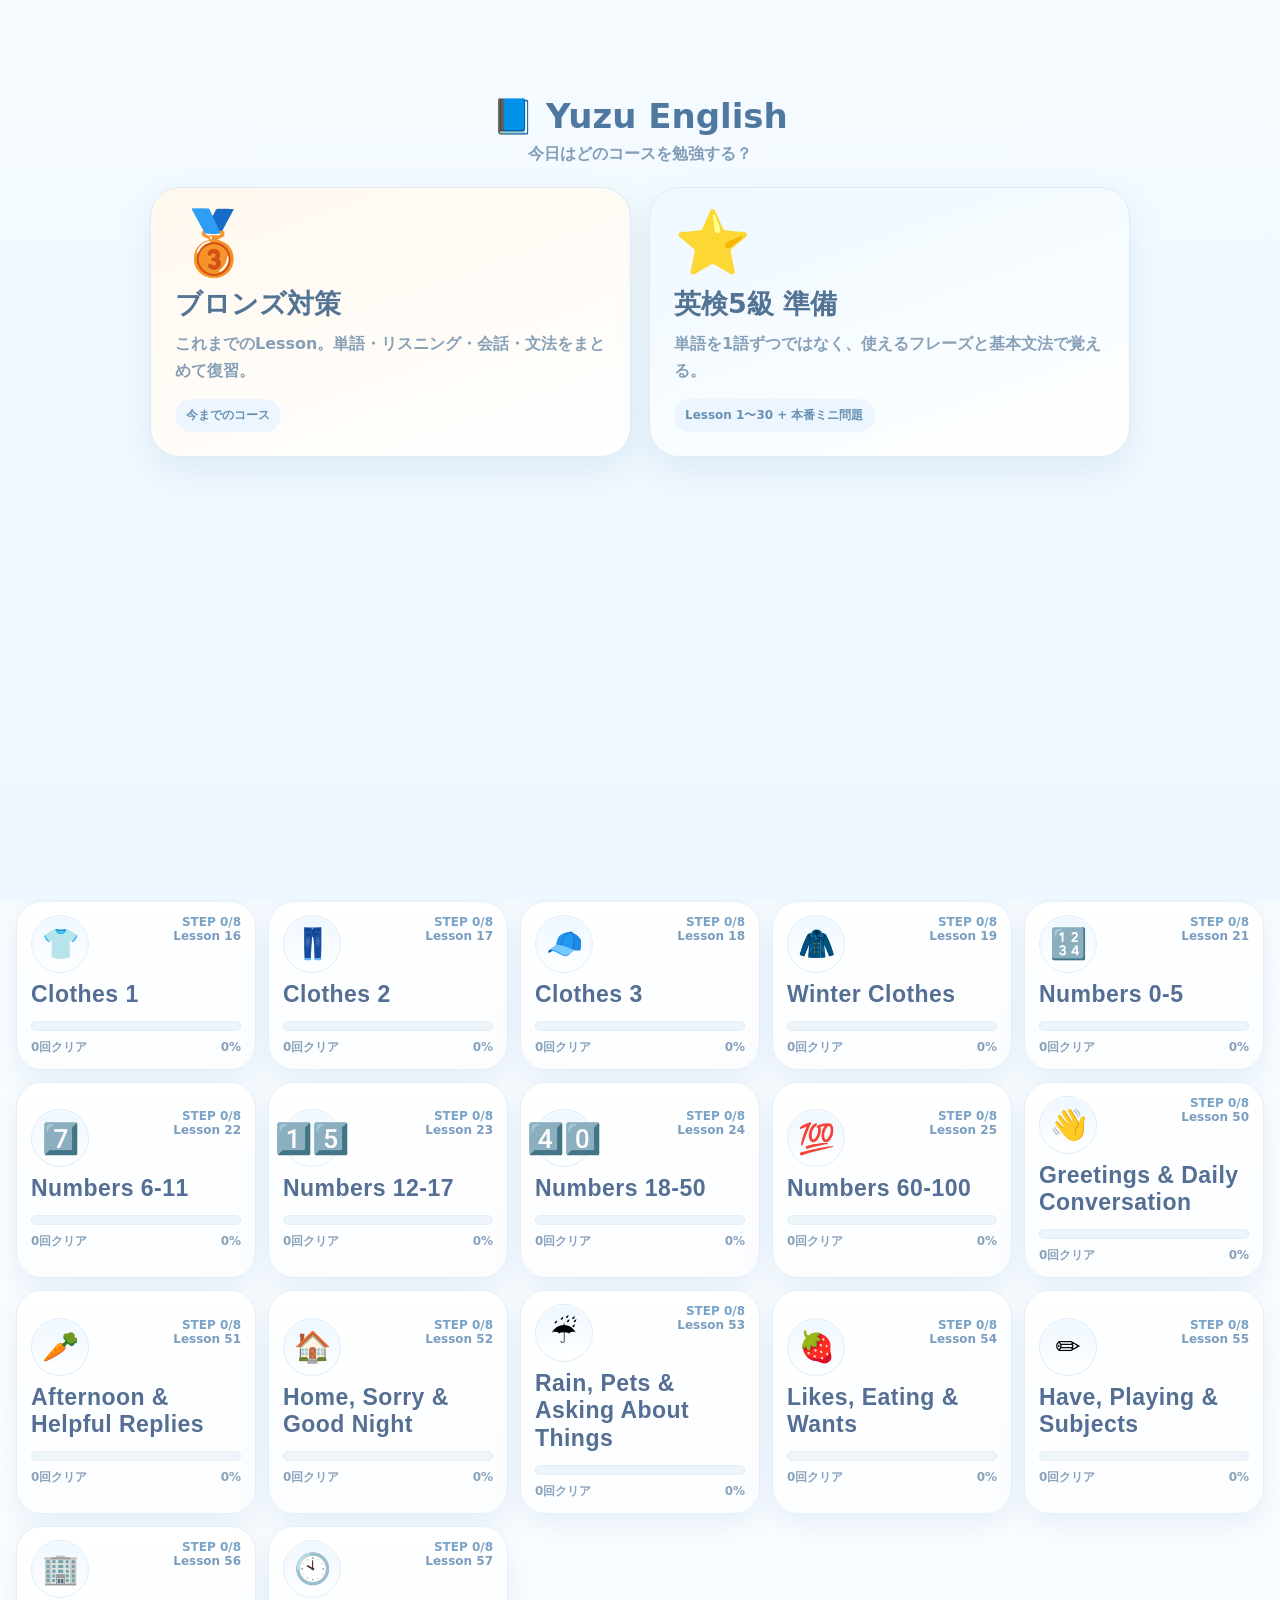
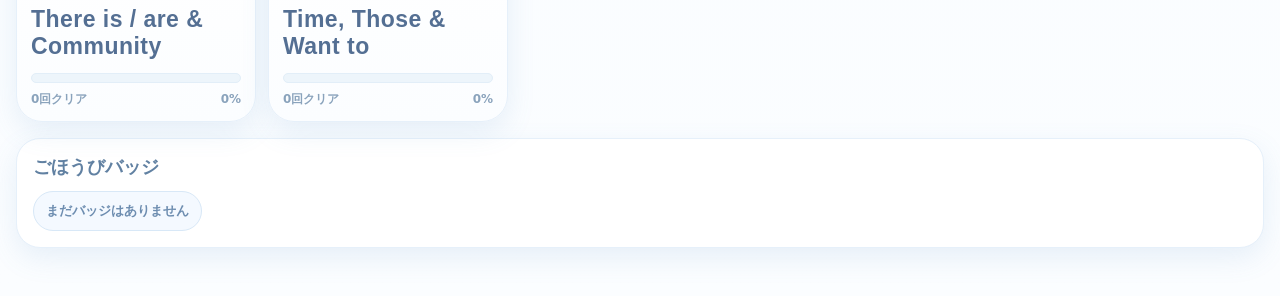
==== index.html @ 0119cb62 "Add Eiken-style mid-lesson checkpoints" ====
<!doctype html>
<html lang="ja">
<head>
  <meta charset="utf-8">
  <meta name="viewport" content="width=device-width,initial-scale=1,viewport-fit=cover">
  <meta name="theme-color" content="#f5fbff">
  <title>Yuzu English</title>
  <link rel="stylesheet" href="style.css">
  <link rel="stylesheet" href="grade5.css">
  <link rel="stylesheet" href="g5-engagement.css?v=20260903-1">
</head>
<body>
  <div class="topbar"><div class="topbarIn"><div class="brand"><span aria-hidden="true" style="position:relative;width:52px;height:52px;border-radius:16px;display:inline-flex;align-items:center;justify-content:center;background:linear-gradient(145deg,#dff1ff,#ffffff);border:1px solid #cfe5f8;box-shadow:0 7px 18px rgba(92,145,194,.18);font-size:30px;line-height:1;flex:0 0 52px">📘<span style="position:absolute;right:3px;top:2px;font-size:14px">✨</span></span><span>Yuzu English</span></div><div class="topActions"><button class="toggle" id="bgmToggle">🎵 BGM ON</button><button class="toggle" id="seToggle">🔔 SE ON</button></div></div></div>
  <div class="app">
    <section id="home"><div class="hero"><div class="heroGrid"><div><div class="heroTitle">☁️ 全レッスン <span style="font-size:16px;font-weight:800;opacity:.95">かわいい青色版</span></div><div class="heroSub">単語 → リスニング → 英語Q&A → 文法 → 並び替え → チャレンジまで、Lessonごとにしっかり練習。</div><div class="heroStats"><div class="stat"><div>クリア</div><b id="clearCount">0</b><div>Lessons</div></div><div class="stat"><div>バッジ</div><b id="badgeCount">0</b><div>Collected</div></div><div class="stat"><div>BGM</div><b>10</b><div>Random tracks</div></div></div></div><div class="restaurant"><div class="emoji" id="restEmoji">🛒</div><div class="name" id="restName">やたいスタンド</div><div class="sub">Lessonをクリアするとお店が成長します。<br><span id="trackName">BGM: -</span></div></div></div></div><div class="cards" id="cards"></div><div class="badges"><h4>ごほうびバッジ</h4><div class="badgeList" id="badgeList"></div></div></section>
    <section id="play" class="hidden playWrap"><div class="navRow"><button class="back" onclick="goHome()">← Lesson一覧</button><div class="navTitle" id="playNav">Lesson</div></div><div class="panel"><div class="headline"><h2 id="playTitle"></h2><div class="scorepill" id="scorePill">0 / 0</div></div><div class="stageRow"><div class="stageChip" id="chip1">① 単語4択</div><div class="stageChip" id="chip2">② 単語リスニング</div><div class="stageChip" id="chip3">③ 文章リスニング</div><div class="stageChip" id="chip4">④ 間違い復習</div><div class="stageChip" id="chip5">⑤ 英語で答える</div><div class="stageChip" id="chip6">⑥ 文法穴埋め</div><div class="stageChip" id="chip7">⑦ 並び替え</div><div class="stageChip" id="chip8">⑧ 5問チャレンジ</div></div><div class="bar"><i id="barFill"></i></div><div id="panelBody"></div></div></section>
    <div class="confetti" id="confetti"></div>
  </div>
  <script src="data.js"></script><script src="lessons11-19.js"></script><script src="lessons21-25.js"></script><script src="lessons50-51.js"></script><script src="lessons52-57.js"></script><script src="audio.js"></script><script src="app.js"></script><script src="extras.js"></script><script src="fixes.js"></script><script src="reviewmenu.js"></script><script src="reset.js"></script><script src="grammar-intro.js"></script><script src="grade5.js"></script><script src="g5-variety.js"></script><script src="g5-order-fix.js"></script><script src="safari-audio-fix.js"></script><script src="g5-lesson6.js"></script><script src="g5-lessons7-10.js"></script><script src="g5-lessons11-20.js"></script><script src="g5-lessons21-22.js"></script><script src="g5-lessons23-30.js?v=20260908-1"></script><script src="g5-perfect-status.js"></script><script src="g5-clear-rewards.js?v=20260902-3"></script><script src="g5-engagement.js?v=20260903-2"></script><script src="g5-retry-until-correct.js?v=20260908-1"></script><script src="g5-eiken-style.js?v=20260908-1"></script>
  <!-- pages-redeploy: eiken-style checkpoints 2026-09-08 -->
</body>
</html>
---- style.css ----
:root{--bg:#f5fbff;--bg2:#eef7ff;--card:#ffffff;--line:#dbe9f7;--ink:#42607c;--ink2:#5f7f9c;--muted:#8aa4be;--blue:#78b8ff;--blue2:#97d0ff;--aqua:#97e1ff;--mint:#a9efd9;--lav:#d8d0ff;--pink:#ffd8ef;--good:#69c486;--bad:#f07d7d;--shadow:0 10px 28px rgba(96,148,200,.13);--r:24px;}
*{box-sizing:border-box}
html,body{margin:0;padding:0;background:linear-gradient(180deg,var(--bg) 0%,#fbfdff 100%);color:var(--ink);font-family:'Hiragino Maru Gothic ProN','Hiragino Sans','Yu Gothic','Avenir Next',system-ui,sans-serif;}
button{font:inherit;cursor:pointer}
img{display:block;max-width:100%}
.hidden{display:none!important}
.app{max-width:1280px;margin:0 auto;padding:18px 16px 48px}
.topbar{position:sticky;top:0;z-index:10;background:rgba(245,251,255,.8);backdrop-filter:blur(12px);border-bottom:1px solid #e4effa}
.topbarIn{max-width:1280px;margin:0 auto;padding:12px 16px;display:flex;align-items:center;justify-content:space-between;gap:16px}
.brand{display:flex;align-items:center;gap:12px;font-family:'Trebuchet MS','Avenir Next Rounded',sans-serif;font-weight:900;letter-spacing:.02em;font-size:24px;color:#4b78a7}
.brand img{width:52px;height:52px;object-fit:contain}
.topActions{display:flex;gap:10px;flex-wrap:wrap;justify-content:flex-end}
.toggle{border:none;border-radius:999px;padding:11px 14px;background:#fff;border:1px solid var(--line);box-shadow:var(--shadow);font-weight:900;color:#6284a3;display:flex;align-items:center;gap:8px}
.hero{margin:12px 0 12px;padding:12px;border-radius:28px;background:linear-gradient(135deg,#88bfff 0%,#a5d5ff 45%,#c2e9ff 100%);box-shadow:0 16px 30px rgba(112,176,255,.24);position:relative;overflow:hidden}
.hero:before,.hero:after{content:'';position:absolute;border-radius:999px;background:rgba(255,255,255,.28)}
.hero:before{width:180px;height:180px;right:-38px;top:-45px}
.hero:after{width:130px;height:130px;left:-30px;bottom:-42px}
.heroGrid{display:grid;grid-template-columns:1.4fr .8fr;gap:14px;align-items:center;position:relative;z-index:1}
.heroTitle{display:flex;align-items:center;gap:12px;color:white;font-weight:900;font-size:30px;font-family:'Trebuchet MS','Avenir Next Rounded',sans-serif;letter-spacing:.02em}
.heroSub{margin-top:8px;color:#eff7ff;font-size:15px;line-height:1.7}
.heroStats{display:grid;grid-template-columns:repeat(3,1fr);gap:10px;margin-top:14px}
.stat{background:rgba(255,255,255,.22);border:1px solid rgba(255,255,255,.28);padding:12px;border-radius:18px;color:white;text-align:center}
.stat b{display:block;font-size:20px}
.restaurant{background:rgba(255,255,255,.18);border:1px solid rgba(255,255,255,.25);border-radius:24px;padding:16px;color:white;text-align:center;box-shadow:inset 0 1px 0 rgba(255,255,255,.2)}
.restaurant .emoji{font-size:62px;line-height:1}
.restaurant .name{margin-top:10px;font-size:20px;font-weight:900}
.restaurant .sub{margin-top:6px;color:#eef7ff;font-size:13px;line-height:1.6}
.cards{display:grid;grid-template-columns:repeat(5,1fr);gap:12px}
.lessonCard{border:none;background:linear-gradient(180deg,#fff 0%,#fbfdff 100%);padding:13px 14px;border-radius:26px;box-shadow:var(--shadow);border:1px solid #e6f0fa;text-align:left;position:relative;overflow:hidden;transition:.2s transform,.2s box-shadow}
.lessonCard:hover{transform:translateY(-2px)}
.lessonCard .top{display:flex;align-items:flex-start;justify-content:space-between;gap:12px}
.roundIcon{width:58px;height:58px;border-radius:50%;display:flex;align-items:center;justify-content:center;font-size:30px;background:linear-gradient(180deg,#eef7ff,#ffffff);border:1px solid #dfeefa;box-shadow:inset 0 1px 0 rgba(255,255,255,.8)}
.smallTag{font-size:12px;font-weight:900;color:#7b9dc0}
.count{font-size:12px;font-weight:900;color:#79a3c7}
.lessonCard h3{margin:8px 0 12px;font-size:23px;line-height:1.2;font-family:'Trebuchet MS','Avenir Next Rounded',sans-serif;letter-spacing:.02em;color:#546f93}
.lessonCard p{margin:0 0 10px;color:#8da4bc;font-size:13px;line-height:1.55;min-height:40px}
.progress{height:10px;border-radius:999px;background:#edf5fb;overflow:hidden;border:1px solid #e2eef8}
.progress i{display:block;height:100%;width:0;background:linear-gradient(90deg,#7bb7ff,#89e0ff);border-radius:999px}
.lessonMeta{margin-top:8px;display:flex;justify-content:space-between;align-items:center;font-size:12px;color:#8aa3bc;font-weight:800}
.badges{margin-top:16px;background:#fff;border:1px solid #e6f0fa;border-radius:24px;padding:16px;box-shadow:var(--shadow)}
.badges h4{margin:0 0 12px;font-size:18px;color:#6181a2}
.badgeList{display:flex;flex-wrap:wrap;gap:10px}
.badge{padding:10px 12px;border-radius:999px;background:#f4f9ff;border:1px solid #d8e8f7;font-size:13px;font-weight:900;color:#6d8db0;display:inline-flex;align-items:center;gap:8px}
.playWrap{margin-top:12px}
.navRow{display:flex;justify-content:space-between;align-items:center;gap:10px;margin-bottom:12px}
.back{border:none;background:#fff;border:1px solid #dbe9f7;border-radius:999px;padding:11px 14px;color:#6284a3;font-weight:900;box-shadow:var(--shadow)}
.navTitle{font-size:15px;color:#7b97b2;font-weight:900}
.panel{background:#fff;border:1px solid #e6f0fa;border-radius:28px;padding:18px;box-shadow:var(--shadow)}
.stageRow{display:flex;gap:8px;overflow:auto;padding-bottom:4px;margin-bottom:12px}
.stageChip{flex:0 0 auto;padding:10px 14px;border-radius:999px;background:#f4f9ff;border:1px solid #dcebf9;color:#8aa7c1;font-size:13px;font-weight:900}
.stageChip.on{background:linear-gradient(180deg,#8bc1ff,#70c8ff);color:white;border-color:#82c7ff}
.stageChip.done{background:#ecfff5;color:#56a071;border-color:#bfe6cf}
.headline{display:flex;justify-content:space-between;gap:10px;align-items:center;margin-bottom:8px}
.headline h2{margin:0;font-size:28px;font-family:'Trebuchet MS','Avenir Next Rounded',sans-serif;color:#546f93}
.scorepill{padding:9px 12px;border-radius:999px;background:#f4f9ff;border:1px solid #dcebf9;font-weight:900;color:#6e8fb0;white-space:nowrap}
.bar{height:13px;border-radius:999px;background:#eef5fb;border:1px solid #e1edf8;overflow:hidden;margin-bottom:12px}
.bar i{display:block;height:100%;width:0;background:linear-gradient(90deg,#7bb8ff,#a5e6ff);transition:width .25s}
.sub{font-size:13px;font-weight:900;color:#88a4bf;margin-bottom:8px}
.center{text-align:center}
.bigEmoji{font-size:100px;line-height:1.1;margin:6px 0 12px}
.speakerBtn{border:none;margin:0 auto;background:linear-gradient(180deg,#fff5ef,#ffe4d2);border:1px solid #f0d6c5;border-radius:999px;padding:11px 16px;display:inline-flex;align-items:center;gap:10px;font-weight:900;color:#8d6a54;box-shadow:var(--shadow)}
.speakerBtn img{width:36px;height:36px;object-fit:contain}
.choiceGrid{display:grid;grid-template-columns:repeat(2,1fr);gap:12px;margin-top:14px}
.choice{border:none;background:#fff;border:2px solid #ddeaf6;border-radius:22px;padding:18px 14px;min-height:74px;color:#4f6c8b;font-size:24px;font-weight:900;font-family:'Trebuchet MS','Avenir Next Rounded',sans-serif;box-shadow:0 8px 14px rgba(124,165,209,.06)}
.choice.jp{font-family:'Hiragino Maru Gothic ProN','Hiragino Sans','Yu Gothic',sans-serif;font-size:22px;letter-spacing:.01em}
.choice.good{background:#effdf4;border-color:#97d2aa;color:#2f7b47}
.choice.bad{background:#fff1f1;border-color:#f3aaaa;color:#9e4a4a}
.feedback{min-height:30px;margin-top:12px;text-align:center;font-size:18px;font-weight:900;color:#7897b3}
.note{color:#8ba4bd;font-size:15px;line-height:1.7;margin:0 0 12px}
.qText{font-size:32px;font-weight:900;text-align:center;line-height:1.35;margin:10px 0 12px;color:#4e6c8b;font-family:'Trebuchet MS','Avenir Next Rounded',sans-serif}
.hint{background:#f4f9ff;border:1px solid #deebf8;border-radius:18px;padding:14px;margin-bottom:12px;text-align:center;color:#6887a8;font-weight:900}
.jpToggle{border:none;background:#fff;border:1px solid #dcebf9;color:#6c8cb0;border-radius:999px;padding:10px 14px;font-weight:900}
.jpBox{background:#fbfdff;border:1px dashed #dbe8f5;color:#7893b1;padding:14px;border-radius:18px;margin-bottom:12px;text-align:center;font-weight:900}
.answerBox{min-height:72px;padding:14px;border-radius:22px;background:#fafdff;border:2px dashed #dbe8f5;font-size:28px;font-weight:900;display:flex;align-items:center;justify-content:center;color:#4f6c8b;margin-bottom:14px;font-family:'Trebuchet MS','Avenir Next Rounded',sans-serif}
.tokens{display:flex;flex-wrap:wrap;gap:10px;justify-content:center;margin-bottom:14px}
.token{border:none;background:#fff;border:2px solid #ddeaf6;border-radius:18px;padding:12px 16px;font-size:24px;font-weight:900;color:#4f6c8b;box-shadow:0 6px 12px rgba(124,165,209,.06);font-family:'Trebuchet MS','Avenir Next Rounded',sans-serif}
.token.used{opacity:.35}
.actionRow{display:flex;gap:10px;justify-content:center;flex-wrap:wrap}
.ghost,.main{border:none;border-radius:18px;padding:12px 18px;font-weight:900;box-shadow:var(--shadow)}
.ghost{background:#fff;border:1px solid #dcebf9;color:#6788aa}
.main{background:linear-gradient(180deg,#84befd,#7ad8ff);color:white}
.finish{text-align:center;padding:10px 4px}
.finish h3{font-size:34px;margin:10px 0 10px;color:#4d6a8a}
.finish .heroBadge{display:inline-flex;align-items:center;gap:10px;background:linear-gradient(180deg,#eef8ff,#fff);border:1px solid #d8e8f7;padding:10px 16px;border-radius:999px;font-weight:900;color:#6a8aad;box-shadow:var(--shadow)}
.confetti{position:fixed;pointer-events:none;inset:0;overflow:hidden;z-index:30}
.confetti span{position:absolute;top:-10px;width:10px;height:14px;border-radius:3px;animation:fall 1.8s linear forwards}
@keyframes fall{to{transform:translateY(105vh) rotate(540deg);opacity:.95}}
@media (max-width:1000px){.cards{grid-template-columns:repeat(4,1fr)}}
@media (max-width:820px){.heroGrid{grid-template-columns:1fr}.cards{grid-template-columns:repeat(3,1fr)}}
@media (max-width:640px){.cards{grid-template-columns:repeat(2,1fr)}.brand{font-size:20px}.heroTitle{font-size:25px}.heroStats{grid-template-columns:1fr}.choiceGrid{grid-template-columns:1fr}.qText{font-size:27px}.choice{font-size:21px}.token{font-size:21px}}
---- grade5.css ----
.courseGate{position:fixed;inset:0;z-index:120;background:linear-gradient(180deg,#f5fbff 0%,#eef7ff 100%);overflow:auto;padding:84px 18px 36px}.courseGate.hidden{display:none}.courseGateIn{max-width:980px;margin:0 auto}.courseGateTitle{text-align:center;font-size:34px;font-weight:900;color:#4f78a0;margin:12px 0 8px}.courseGateSub{text-align:center;color:#829db7;font-weight:800;margin-bottom:22px}.courseGrid{display:grid;grid-template-columns:repeat(2,1fr);gap:18px}.courseCard{border:none;text-align:left;border-radius:30px;padding:24px;background:#fff;box-shadow:0 14px 34px rgba(89,139,185,.14);border:1px solid #dcebf7;color:#527394}.courseCard .courseEmoji{font-size:62px;line-height:1}.courseCard h2{margin:12px 0 8px;font-size:27px}.courseCard p{margin:0;color:#87a0b7;line-height:1.7;font-weight:800}.courseCard.bronze{background:linear-gradient(160deg,#fff8ee,#fff)}.courseCard.grade5{background:linear-gradient(160deg,#eef8ff,#fff)}.courseTag{display:inline-flex;margin-top:15px;padding:8px 11px;border-radius:999px;background:#edf6ff;color:#6991b5;font-size:12px;font-weight:900}.courseSwitch{border:none;border-radius:999px;padding:11px 14px;background:#fff;border:1px solid #dbe9f7;box-shadow:0 10px 28px rgba(96,148,200,.13);font-weight:900;color:#6284a3}

.g5Wrap{max-width:1500px;margin:0 auto;padding:0 10px}.g5Hero{margin:12px 0 14px;padding:18px 22px;border-radius:26px;background:linear-gradient(135deg,#78b9ff 0%,#96d8ff 100%);color:#fff;box-shadow:0 14px 30px rgba(94,168,225,.2);min-height:110px;display:flex;flex-direction:column;justify-content:center}.g5Hero h1{margin:0 0 6px;font-size:28px}.g5Hero p{margin:0;line-height:1.5;font-weight:800;font-size:14px;max-width:880px}
#g5LessonList{display:grid;grid-template-columns:repeat(5,minmax(0,1fr));gap:12px}.g5LessonCard{width:100%;min-width:0;border:none;text-align:left;background:#fff;border:1px solid #dcebf7;border-radius:20px;padding:12px 13px 11px;box-shadow:0 7px 18px rgba(96,148,200,.10);color:#527394;min-height:122px;display:flex;flex-direction:column;transition:transform .15s ease,box-shadow .15s ease}.g5LessonCard:hover{transform:translateY(-1px);box-shadow:0 10px 22px rgba(96,148,200,.14)}.g5LessonTop{display:flex;justify-content:space-between;align-items:center;gap:8px}.g5LessonIcon{width:44px;height:44px;border-radius:14px;display:flex;align-items:center;justify-content:center;font-size:24px;background:linear-gradient(180deg,#f7fbff,#edf6ff);border:1px solid #e1edf7;flex:0 0 44px}.g5LessonCard .count{font-size:11px;line-height:1.2}.g5LessonCard .smallTag{font-size:10px;margin-top:2px}.g5LessonCard h3{font-size:15px;margin:8px 0 3px;line-height:1.2;white-space:nowrap;overflow:hidden;text-overflow:ellipsis}.g5LessonCard p{margin:0;color:#87a0b7;line-height:1.35;font-size:11px;font-weight:700;display:-webkit-box;-webkit-line-clamp:2;-webkit-box-orient:vertical;overflow:hidden;min-height:30px}.g5Progress{margin-top:auto;padding-top:8px;height:5px;border-radius:999px;background:#edf5fb;overflow:hidden;box-sizing:content-box;background-clip:content-box}.g5Progress i{display:block;height:5px;border-radius:999px;background:linear-gradient(90deg,#78b8ff,#8ee0ff)}

.g5Lecture{background:linear-gradient(180deg,#f7fbff,#fff);border:1px solid #dbe9f7;border-radius:24px;padding:18px;margin-top:10px}.g5Lecture h3{margin:0 0 10px;color:#527394}.g5LecturePoint{background:#fff;border:1px solid #e1edf7;border-radius:18px;padding:13px;margin:10px 0;color:#6686a5;line-height:1.65}.g5Phrase{font-size:30px;font-weight:900;text-align:center;color:#4f6c8b;margin:14px 0}.g5Meaning{font-size:18px;text-align:center;color:#839db5;margin-bottom:10px;font-weight:800}.g5Verb{color:#f07d7d}.g5Mini{font-size:13px;color:#8da5bb;font-weight:800}.g5ChallengeLabel{display:inline-flex;padding:7px 10px;border-radius:999px;background:#eef7ff;color:#6b8fae;font-weight:900;font-size:12px;margin-bottom:8px}

@media(max-width:1180px){#g5LessonList{grid-template-columns:repeat(4,minmax(0,1fr))}.g5Wrap{padding:0 8px}}
@media(max-width:900px){#g5LessonList{grid-template-columns:repeat(3,minmax(0,1fr));gap:10px}.g5Hero{min-height:96px;padding:15px 18px}.g5Hero h1{font-size:25px}}
@media(max-width:700px){.courseGrid{grid-template-columns:1fr}.courseGateTitle{font-size:28px}.courseCard h2{font-size:24px}.g5Phrase{font-size:25px}#g5LessonList{grid-template-columns:repeat(2,minmax(0,1fr));gap:9px}.g5LessonCard{padding:10px;min-height:116px}.g5LessonIcon{width:40px;height:40px;font-size:22px;flex-basis:40px}.g5LessonCard h3{font-size:14px}.g5LessonCard p{font-size:10px}.g5Hero p{font-size:12px}}
@media(max-width:430px){#g5LessonList{grid-template-columns:1fr}.g5LessonCard{min-height:108px}}
---- g5-engagement.css ----
/* 英検5級：楽しいテーマと「毎回少し違う」体験 */
.g5DailyQuest{display:flex;flex-wrap:wrap;gap:8px;margin-top:14px}.g5DailyQuest span{display:inline-flex;align-items:center;min-height:32px;padding:6px 11px;border-radius:999px;background:rgba(255,255,255,.2);border:1px solid rgba(255,255,255,.45);font-size:12px;font-weight:950;backdrop-filter:blur(5px)}
.g5LessonCard[data-zone="court"]{border-top:5px solid #ff8a4c}.g5LessonCard[data-zone="space"]{border-top:5px solid #8274e8}.g5LessonCard[data-zone="carnival"]{border-top:5px solid #ef65a7}.g5LessonCard[data-zone="treasure"]{border-top:5px solid #edb331}.g5LessonCard[data-zone="rhythm"]{border-top:5px solid #35b6b3}.g5LessonCard[data-zone] .g5LessonIcon{background:linear-gradient(145deg,#fff7de,#eef8ff);transform:rotate(-3deg)}
#g5Play .panel{position:relative;overflow:hidden;border:2px solid var(--g5-accent,#74b9ff);background:radial-gradient(circle at 92% 0,var(--g5-glow,#e8f5ff),transparent 30%),#fff;box-shadow:0 18px 42px color-mix(in srgb,var(--g5-accent,#74b9ff) 22%,transparent)}
#g5Play[data-theme="court"]{--g5-accent:#ff8a4c;--g5-second:#ffc44f;--g5-glow:#fff0d9;--g5-ink:#9a491d}
#g5Play[data-theme="space"]{--g5-accent:#8274e8;--g5-second:#54b7ed;--g5-glow:#eeebff;--g5-ink:#50439d}
#g5Play[data-theme="carnival"]{--g5-accent:#ef65a7;--g5-second:#ffb24d;--g5-glow:#ffebf5;--g5-ink:#a8326b}
#g5Play[data-theme="treasure"]{--g5-accent:#e7ae2e;--g5-second:#54b67b;--g5-glow:#fff5cf;--g5-ink:#86600b}
#g5Play[data-theme="rhythm"]{--g5-accent:#35b6b3;--g5-second:#698de6;--g5-glow:#e3fbfa;--g5-ink:#197875}
#g5Play .bar i{background:linear-gradient(90deg,var(--g5-accent),var(--g5-second))}
#g5Play .stageChip.on{background:var(--g5-accent);border-color:var(--g5-accent);color:#fff;box-shadow:0 6px 14px color-mix(in srgb,var(--g5-accent) 35%,transparent)}
#g5Play .choice{position:relative;border-width:2px;transition:transform .14s ease,box-shadow .14s ease,border-color .14s ease;background:linear-gradient(180deg,#fff,#fbfdff)}#g5Play .choice:hover:not(:disabled){transform:translateY(-3px) rotate(-.3deg);border-color:var(--g5-accent);box-shadow:0 10px 22px color-mix(in srgb,var(--g5-accent) 18%,transparent)}#g5Play .choice:active:not(:disabled){transform:scale(.98)}
.g5MissionBanner{display:flex;align-items:center;gap:8px;flex-wrap:wrap;margin:0 0 14px;padding:9px 11px;border-radius:16px;background:linear-gradient(100deg,color-mix(in srgb,var(--g5-accent) 13%,white),color-mix(in srgb,var(--g5-second) 12%,white));border:1px dashed color-mix(in srgb,var(--g5-accent) 55%,white);font-size:12px;font-weight:950;color:var(--g5-ink)}.g5MissionWorld{font-size:14px}.g5MissionText{padding:3px 8px;border-radius:999px;background:#fff}.g5MissionBgm{margin-left:auto;color:#60768b}
.g5ModeLabel{display:inline-flex!important;padding:7px 12px!important;border-radius:999px;background:var(--g5-accent)!important;color:#fff!important;box-shadow:0 5px 12px color-mix(in srgb,var(--g5-accent) 25%,transparent)}.g5ModeHint{text-align:center;font-size:14px;font-weight:850;color:#71879c;margin:3px 0 5px}.g5ModeEmoji{text-align:center;font-size:46px;line-height:1;margin:-5px 0 8px}.g5ModeEmoji.large{font-size:78px;margin:7px 0 4px;filter:drop-shadow(0 7px 8px rgba(70,90,120,.15));animation:g5Bob 1.8s ease-in-out infinite}.g5SpeedBadge{width:max-content;margin:15px auto 2px;padding:5px 13px;border-radius:12px;background:#fff0b8;color:#986a00;font-size:13px;font-weight:1000;transform:rotate(-2deg)}
.g5Warmup{margin:-2px;padding:18px;border-radius:24px;background:radial-gradient(circle at 90% 0,#fff7b9,transparent 32%),linear-gradient(145deg,#fff8e9,#eef9ff);border:2px solid #ffc968}.g5WarmupFlag{display:inline-flex;padding:7px 12px;border-radius:999px;background:#ff934f;color:#fff;font-size:12px;font-weight:1000;box-shadow:0 6px 14px rgba(255,119,51,.22)}.g5WarmupLesson{text-align:center;color:#9b6a18;font-weight:950;margin:8px}.g5WarmupEmoji{text-align:center;font-size:74px;animation:g5Bob 1.7s ease-in-out infinite}.g5ReviewChip{min-width:132px;justify-content:center;background:linear-gradient(90deg,#ff934f,#ffc14c)!important;border-color:#ff934f!important}
.g5MistakeResult,.g5PerfectResult{margin-top:20px;padding:16px;border-radius:22px;text-align:left}.g5MistakeResult{background:linear-gradient(145deg,#fff8e9,#fff);border:2px solid #ffd07a}.g5ResultHead>div{display:flex;justify-content:space-between;gap:12px;align-items:center}.g5ResultHead span{font-size:18px;font-weight:1000;color:#855410}.g5ResultHead strong{padding:5px 10px;border-radius:999px;background:#ff9f47;color:#fff}.g5ResultHead p{margin:5px 0 12px;color:#86745f;font-weight:750}.g5MistakeList{display:grid;gap:8px}.g5MistakeItem{display:grid;grid-template-columns:46px 1fr 42px;align-items:center;gap:9px;padding:10px;border-radius:16px;background:#fff;border:1px solid #f0dfc2}.g5MistakeEmoji{font-size:30px;text-align:center}.g5MistakeWords b,.g5MistakeWords span,.g5MistakeWords small{display:block}.g5MistakeWords b{font-size:16px;color:#4d6680}.g5MistakeWords span{font-size:13px;color:#71879c;margin-top:2px}.g5MistakeWords small{font-size:11px;color:#a27a40;margin-top:3px;font-weight:850}.g5MistakeSpeak{width:40px;height:40px;border:0;border-radius:13px;background:#e9f5ff;font-size:19px;cursor:pointer}.g5PerfectResult{text-align:center;background:linear-gradient(145deg,#fff3c4,#eafff1);border:2px solid #f2c756}.g5PerfectResult .g5ResultIcon{font-size:50px}.g5PerfectResult h4{margin:3px 0;font-size:22px;color:#9a6811}.g5PerfectResult p{margin:0;color:#688474;font-weight:850}
@keyframes g5Bob{0%,100%{transform:translateY(0) rotate(-2deg)}50%{transform:translateY(-7px) rotate(2deg)}}
@media(max-width:700px){.g5MissionBgm{width:100%;margin-left:0}.g5DailyQuest{gap:5px}.g5DailyQuest span{font-size:10px;min-height:28px}.g5Warmup{padding:13px}.g5WarmupEmoji,.g5ModeEmoji.large{font-size:62px}.g5MistakeItem{grid-template-columns:38px 1fr 38px}.g5MistakeEmoji{font-size:25px}.g5MistakeSpeak{width:36px;height:36px}}
@media(prefers-reduced-motion:reduce){.g5WarmupEmoji,.g5ModeEmoji.large{animation:none}#g5Play .choice{transition:none}}
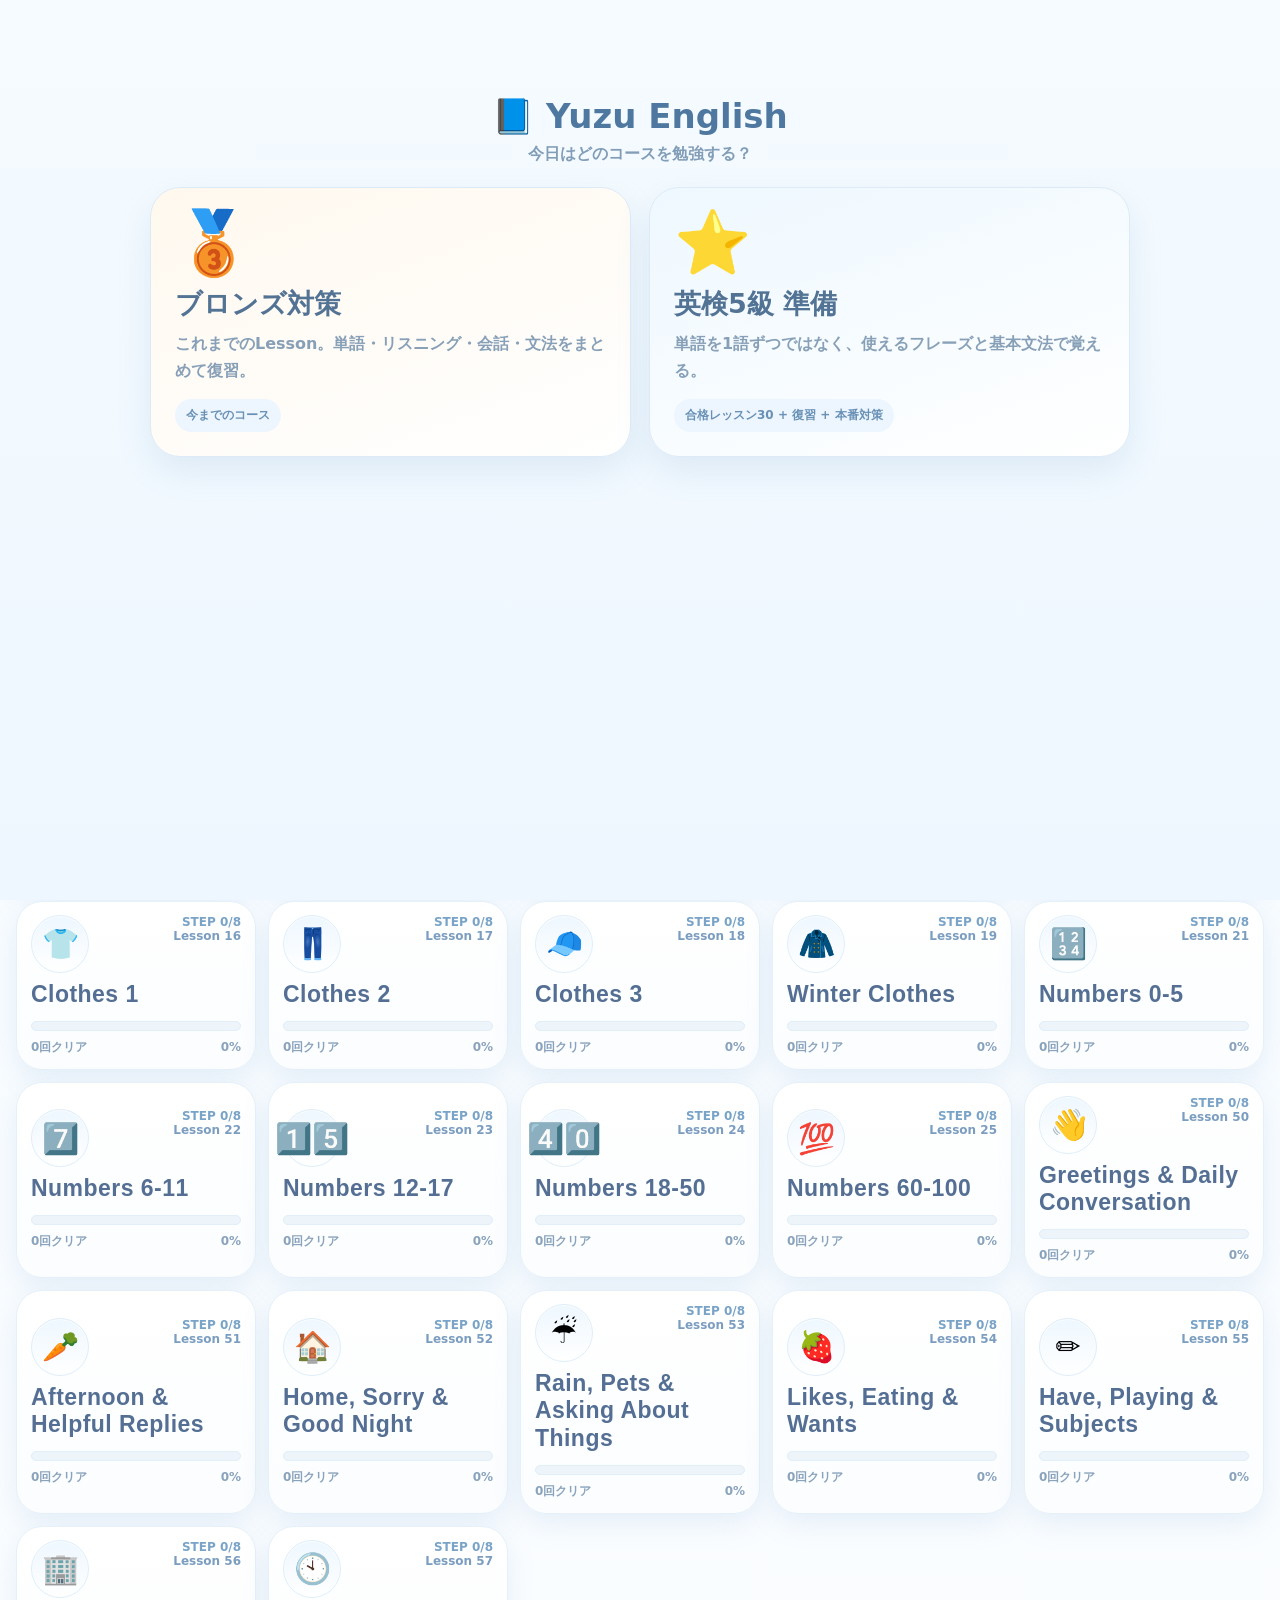
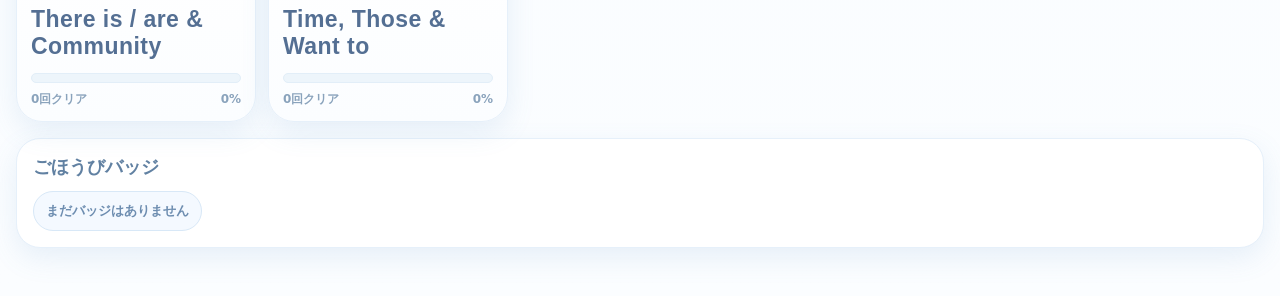
==== commit 0fd515db: "Upgrade Grade 5 learning, review, exam practice and basketball town" ====
--- a/index.html
+++ b/index.html
@@ -8,6 +8,7 @@
   <link rel="stylesheet" href="style.css">
   <link rel="stylesheet" href="grade5.css">
   <link rel="stylesheet" href="g5-engagement.css?v=20260903-1">
+  <link rel="stylesheet" href="g5-v2.css?v=20260908-2">
 </head>
 <body>
   <div class="topbar"><div class="topbarIn"><div class="brand"><span aria-hidden="true" style="position:relative;width:52px;height:52px;border-radius:16px;display:inline-flex;align-items:center;justify-content:center;background:linear-gradient(145deg,#dff1ff,#ffffff);border:1px solid #cfe5f8;box-shadow:0 7px 18px rgba(92,145,194,.18);font-size:30px;line-height:1;flex:0 0 52px">📘<span style="position:absolute;right:3px;top:2px;font-size:14px">✨</span></span><span>Yuzu English</span></div><div class="topActions"><button class="toggle" id="bgmToggle">🎵 BGM ON</button><button class="toggle" id="seToggle">🔔 SE ON</button></div></div></div>
@@ -17,6 +18,9 @@
     <div class="confetti" id="confetti"></div>
   </div>
   <script src="data.js"></script><script src="lessons11-19.js"></script><script src="lessons21-25.js"></script><script src="lessons50-51.js"></script><script src="lessons52-57.js"></script><script src="audio.js"></script><script src="app.js"></script><script src="extras.js"></script><script src="fixes.js"></script><script src="reviewmenu.js"></script><script src="reset.js"></script><script src="grammar-intro.js"></script><script src="grade5.js"></script><script src="g5-variety.js"></script><script src="g5-order-fix.js"></script><script src="safari-audio-fix.js"></script><script src="g5-lesson6.js"></script><script src="g5-lessons7-10.js"></script><script src="g5-lessons11-20.js"></script><script src="g5-lessons21-22.js"></script><script src="g5-lessons23-30.js?v=20260908-1"></script><script src="g5-perfect-status.js"></script><script src="g5-clear-rewards.js?v=20260902-3"></script><script src="g5-engagement.js?v=20260903-2"></script><script src="g5-retry-until-correct.js?v=20260908-1"></script><script src="g5-eiken-style.js?v=20260908-1"></script>
+  <script src="g5-core.js?v=20260908-2"></script>
+  <script src="g5-bank.js?v=20260908-2"></script>
+  <script src="g5-app.js?v=20260908-2"></script>
   <!-- pages-redeploy: eiken-style checkpoints 2026-09-08 -->
 </body>
 </html>
--- a/g5-v2.css
+++ b/g5-v2.css
@@ -0,0 +1,7 @@
+/* Every rule is scoped to Grade 5. Bronze keeps its original styling. */
+.g5v{--g5-ink:#345675;--g5-muted:#56748d;--g5-line:#c9dfef;color:var(--g5-ink);max-width:1248px;margin:auto}.g5v[hidden]{display:none!important}.g5v button,.g5v-file{min-height:46px;min-width:46px;border:1px solid var(--g5-line);border-radius:16px;background:#fff;color:var(--g5-ink);padding:11px 17px;font-weight:800;touch-action:manipulation;-webkit-tap-highlight-color:transparent;cursor:pointer}.g5v button:active:not(:disabled){transform:scale(.98)}.g5v button:focus-visible,.g5v summary:focus-visible{outline:3px solid #136eb8;outline-offset:3px}.g5v button:disabled{opacity:.5;cursor:default}.g5v button.primary{background:linear-gradient(135deg,#358bce,#2676b8);color:#fff;border-color:#277dbd;box-shadow:0 5px 15px #4d9dd32a}.g5v h1{font-size:clamp(23px,2.3vw,30px);line-height:1.4;margin:6px 0 12px}.g5v h2{font-size:23px;margin:10px 0}.g5v h3{font-size:18px;line-height:1.4;margin:7px 0}.g5v p{line-height:1.7;margin:8px 0 14px}.g5v small{font-size:13px;line-height:1.5}.g5v a{color:#256ba4}.g5v-status:empty{display:none}.g5v-status{background:#fff1d1;border:1px solid #ebbe62;padding:12px;border-radius:14px;margin-bottom:12px}.g5v-nav,.g5v-sectionhead{display:flex;align-items:center;justify-content:space-between;gap:12px;flex-wrap:wrap;margin-bottom:14px}.g5v-nav span{font-size:13px;font-weight:800;color:var(--g5-muted)}.g5v-hero{display:grid;grid-template-columns:1fr 260px;gap:24px;padding:27px;border-radius:28px;background:linear-gradient(130deg,#d7ecff,#e5f7ff 70%,#fff3d8);border:1px solid #bfdef5;box-shadow:0 12px 30px #679ed11a}.g5v-eyebrow{font-size:12px;letter-spacing:.07em;font-weight:900;color:#477593}.g5v-pills{display:flex;gap:8px;flex-wrap:wrap}.g5v-pills span{background:#ffffffb8;padding:8px 12px;border-radius:14px;font-weight:800}.g5v-start{display:flex;flex-direction:column;gap:8px;justify-content:center}.g5v-start small{padding-left:8px}.g5v-town,.g5v-practice,.g5v-legacy{margin:20px 0;padding:20px;border:1px solid var(--g5-line);border-radius:26px;background:#fff;box-shadow:0 8px 24px #72a4cc12}.g5v-town-grid{display:grid;grid-template-columns:repeat(3,minmax(0,1fr));gap:14px}.g5v-town-card{border:2px solid #d5e6ed;border-radius:20px;overflow:hidden;background:#f7fbff;text-align:center}.g5v-town-card.unlocked{border-color:#e9a84a}.g5v-town-card h3{font-size:15px;padding:6px}.g5v-town-card img{width:100%;height:auto;aspect-ratio:4/3;object-fit:cover}.g5v-town-card.locked:not(:first-child) img{filter:grayscale(1) brightness(.45)}.g5v-town-card p{font-weight:800;font-size:14px;margin:10px}.g5v-town-decor{display:flex;gap:8px;flex-wrap:wrap;margin:14px 0;min-height:46px;align-items:center}.g5v-town-decor span{padding:8px 12px;border-radius:13px;background:#fff7df;color:#72552c;font-weight:800}.g5v-units{display:flex;gap:8px;overflow-x:auto;padding:3px 3px 12px;scroll-snap-type:x proximity}.g5v-units button{white-space:nowrap;scroll-snap-align:start;font-size:14px}.g5v-units button[aria-pressed=true]{background:#e0efff;border-color:#3983b8}.g5v-lessons{display:grid;grid-template-columns:repeat(5,minmax(0,1fr));gap:12px}.g5v button.g5v-lesson{text-align:left;padding:15px;min-height:150px;display:flex;flex-direction:column;align-items:stretch;border-radius:21px;box-shadow:0 8px 18px #6c9cc315}.g5v-lesson>span{font-size:12px;font-weight:900;color:#477b9b}.g5v-lesson small{margin-top:auto}.g5v button.g5v-lesson.cleared{background:#fff5da;border-color:#e1b557}.g5v button.g5v-lesson.perfect{background:#ffe9df;border-color:#dd9777}.g5v-progress{height:8px;background:#e5eff6;overflow:hidden;border-radius:9px;margin-top:12px}.g5v-progress i{display:block;height:100%;background:linear-gradient(90deg,#57a2dd,#62c5d8);border-radius:9px}.g5v-practice-grid{display:grid;grid-template-columns:repeat(3,minmax(0,1fr));gap:10px}.g5v summary{font-weight:800;padding:10px;cursor:pointer;min-height:46px}.g5v-legacy[open] summary{margin-bottom:12px}.g5v-foot{font-size:12px;color:var(--g5-muted)}.g5v-panel{padding:22px;border:2px solid #a9ceeb;border-radius:27px;background:radial-gradient(circle at 95% 0,#eaf5ff,transparent 40%),#fff;box-shadow:0 16px 38px #528fc91a}.g5v-playhead{display:flex;justify-content:space-between;gap:15px;align-items:center}.g5v-playhead h1{font-size:23px;margin:5px 0}.g5v-playhead>span{white-space:nowrap;font-weight:800;border-radius:14px;background:#eef6fc;padding:9px 13px}.g5v-playhead b{display:block;font-variant-numeric:tabular-nums;color:#965e1a}.g5v-question{max-width:980px;margin:12px auto}.g5v h2.g5v-prompt{font-size:clamp(22px,2.4vw,30px);text-align:center;line-height:1.6;margin:16px 0;overflow-wrap:anywhere}.g5v-choices{display:grid;grid-template-columns:repeat(2,minmax(0,1fr));gap:12px;margin:16px 0}.g5v-choices button{min-height:78px;border:2px solid #c8dfee;border-radius:20px;font-size:22px;text-align:left;display:flex;align-items:center;gap:12px;line-height:1.45}.g5v-number{display:inline-grid;place-items:center;flex:0 0 30px;height:30px;font-size:16px;background:#eaf3fb;border-radius:50%}.g5v-choices.audio-choices{grid-template-columns:repeat(3,minmax(0,1fr))}.g5v-choices.audio-choices button{justify-content:center}.g5v-listen{text-align:center}.g5v-listen p{font-size:13px;min-height:22px;margin:7px 0}.g5v-scene{display:block;width:min(100%,420px);height:180px;margin:6px auto}.g5v-bottom,.g5v-actions{display:flex;align-items:center;justify-content:center;gap:10px;flex-wrap:wrap;margin-top:16px}.g5v-bottom{justify-content:space-between}.g5v-feedback:not(:empty){padding:14px 18px;border-radius:20px;border:1px solid #d2e2eb;margin:12px auto;text-align:center;max-width:980px}.g5v-feedback.good{background:#effaf0;border-color:#8dc39a;color:#326842}.g5v-feedback.bad{background:#fff5e5;border-color:#e7be7d;color:#785422}.g5v-feedback strong{font-size:20px}.g5v-feedback p{margin:7px 0 12px}.g5v-feedback details{text-align:left}.g5v-shot{font-size:25px;margin-right:12px}.g5v-answer{min-height:75px;padding:15px;border:2px dashed #adcee8;border-radius:18px;text-align:center;font-size:26px;font-weight:800;margin:15px 0}.g5v-answer>span{font-size:16px;color:#647e93}.g5v-tokens{display:flex;justify-content:center;flex-wrap:wrap;gap:10px}.g5v-tokens button{font-size:24px;padding:13px 20px}.g5v-tokens button:disabled{opacity:.4}.g5v-order-list{display:flex;flex-wrap:wrap;justify-content:center;gap:12px;margin:20px 0}.g5v-order-list span{background:#eef6ff;border:1px solid #bed8ee;border-radius:12px;padding:12px 16px;font-size:23px;font-weight:800}.g5v-exam-help{text-align:center}.g5v-teach{padding:20px;border-radius:20px;background:#f0f7ff;font-size:20px;line-height:1.8;margin:20px 0}.g5v-example{padding:20px;border-radius:20px;background:#fff6df;font-size:28px;line-height:1.5;font-weight:800}.g5v-intro{max-width:880px;margin:auto}.g5v-result{text-align:center}.g5v-trophy{font-size:65px}.g5v-table{border-collapse:collapse;width:100%;max-width:700px;margin:20px auto;text-align:left}.g5v-table th,.g5v-table td{padding:11px 15px;border-bottom:1px solid #d4e3ef}.g5v-table th{background:#edf6ff}.g5v-mistakes{display:grid;grid-template-columns:1fr 1fr;gap:12px;text-align:left;margin:18px 0}.g5v-mistakes>div{padding:16px;border:1px solid #e9ce9e;background:#fffaf0;border-radius:17px}.g5v-history{display:flex;justify-content:space-between;gap:14px;border-bottom:1px solid #dceaf4;padding:14px 0}.g5v-shop{display:grid;grid-template-columns:repeat(3,minmax(0,1fr));gap:16px}.g5v-shop>div{text-align:center;border:1px solid var(--g5-line);padding:20px;border-radius:20px;background:#f8fcff}.g5v-shop>div>span{font-size:46px}.g5v-file{display:inline-flex;align-items:center;position:relative;overflow:hidden}.g5v-file input{position:absolute;inset:0;opacity:0;cursor:pointer;width:100%;height:100%}.g5v button.danger{color:#a53939;border-color:#dbadad;background:#fff0ef}.g5v-shoot{position:relative;margin:25px auto;width:min(100%,400px);min-height:160px;background:#e8f5ff;border-radius:23px;display:flex;align-items:center;justify-content:flex-end;padding:20px;font-size:55px;overflow:hidden}.g5v-shoot b{position:absolute;bottom:12px;left:0;width:100%;font-size:14px}.g5v-flying-ball{position:absolute;left:20px;bottom:30px;animation:g5v-shoot 1.2s ease-out forwards}@keyframes g5v-shoot{0%{transform:translate(0,0) rotate(0)}50%{transform:translate(140px,-75px) rotate(180deg)}100%{transform:translate(255px,-20px) rotate(360deg)}}
+@media(min-width:900px) and (max-height:820px){.g5v-panel{padding:17px}.g5v-scene{height:132px}.g5v h2.g5v-prompt{margin:10px 0;font-size:25px}.g5v-choices button{min-height:66px;font-size:21px}.g5v-nav{margin-bottom:10px}.g5v-playhead h1{font-size:21px}.g5v-question{margin:8px auto}.g5v-listen p{margin:3px}.g5v-bottom{margin-top:10px}}
+@media(max-width:1100px){.g5v-lessons{grid-template-columns:repeat(3,minmax(0,1fr))}.g5v-hero{grid-template-columns:1fr 230px;padding:22px}.g5v-town-card h3{font-size:13px}}
+@media(max-width:750px){.g5v-hero{grid-template-columns:1fr}.g5v-town-grid{gap:7px}.g5v-town{padding:12px}.g5v-town-card h3{font-size:11px}.g5v-town-card p{font-size:11px}.g5v-lessons{grid-template-columns:repeat(2,minmax(0,1fr))}.g5v-practice-grid{grid-template-columns:repeat(2,minmax(0,1fr))}.g5v-panel{padding:14px}.g5v-shop{grid-template-columns:repeat(2,minmax(0,1fr))}.g5v-nav>span{display:none}.g5v-mistakes{grid-template-columns:1fr}.g5v-choices button{font-size:19px;min-height:73px}.g5v-playhead h1{font-size:20px}}
+@media(max-width:450px){.g5v-choices{grid-template-columns:1fr}.g5v-choices.audio-choices{grid-template-columns:repeat(3,1fr)}.g5v-choices.audio-choices button{padding:10px 7px}.g5v-town-grid{grid-template-columns:1fr}.g5v-town-card{display:grid;grid-template-columns:45% 55%;align-items:center}.g5v-town-card h3{grid-column:1/-1}.g5v-town-card img{grid-column:1}.g5v-town-card p{grid-column:2}.g5v-order-list span{font-size:19px}}
+@media(prefers-reduced-motion:reduce){.g5v *{animation:none!important;transition:none!important;scroll-behavior:auto!important}.g5v-flying-ball{left:auto;right:65px}}
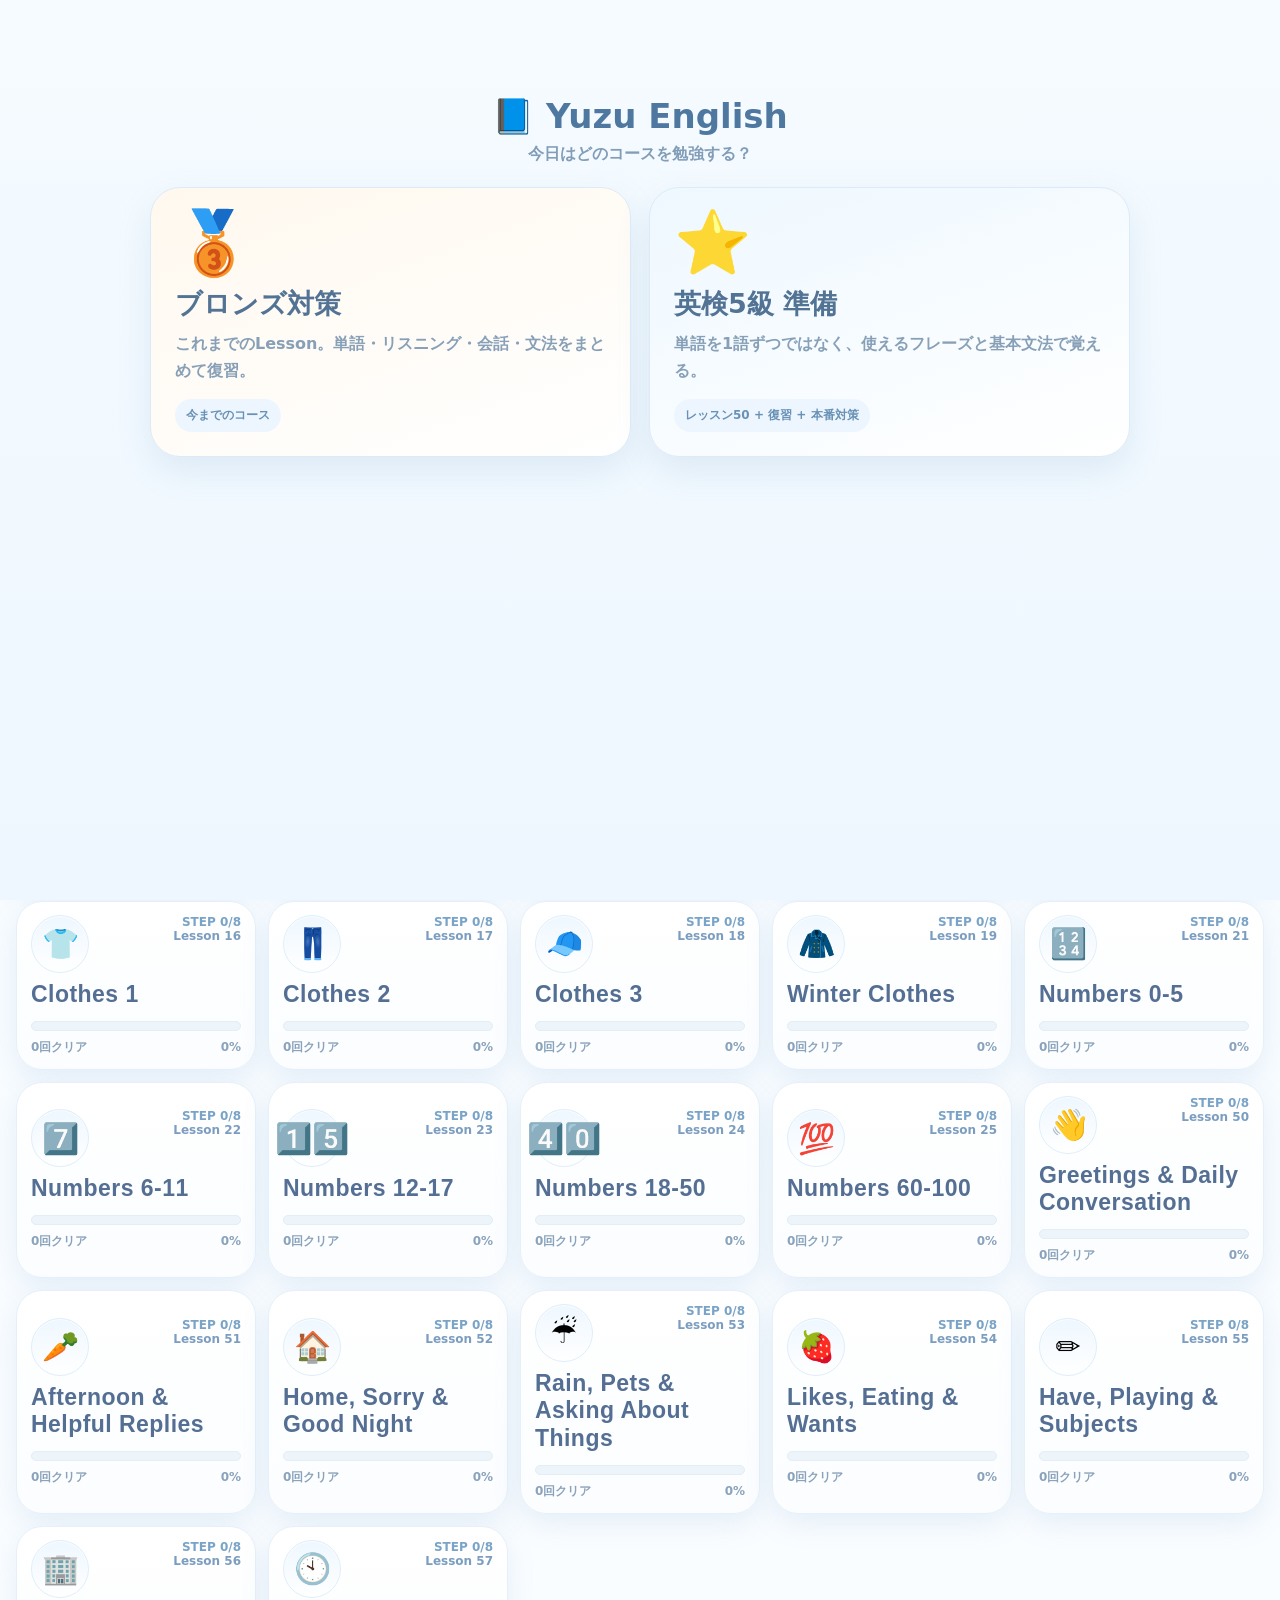
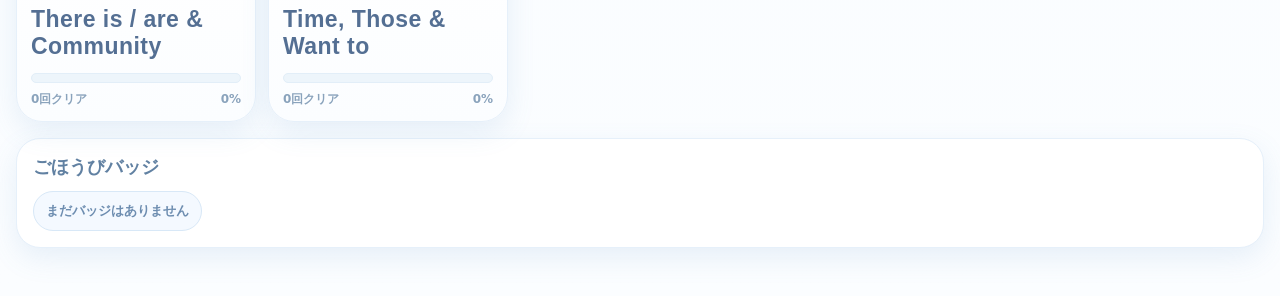
==== commit ce41f745: "Add lessons 31–50 from supplied materials and one teacher phrase per lesson" ====
--- a/index.html
+++ b/index.html
@@ -8,7 +8,7 @@
   <link rel="stylesheet" href="style.css">
   <link rel="stylesheet" href="grade5.css">
   <link rel="stylesheet" href="g5-engagement.css?v=20260903-1">
-  <link rel="stylesheet" href="g5-v2.css?v=20260908-2">
+  <link rel="stylesheet" href="g5-v2.css?v=20260923-1">
 </head>
 <body>
   <div class="topbar"><div class="topbarIn"><div class="brand"><span aria-hidden="true" style="position:relative;width:52px;height:52px;border-radius:16px;display:inline-flex;align-items:center;justify-content:center;background:linear-gradient(145deg,#dff1ff,#ffffff);border:1px solid #cfe5f8;box-shadow:0 7px 18px rgba(92,145,194,.18);font-size:30px;line-height:1;flex:0 0 52px">📘<span style="position:absolute;right:3px;top:2px;font-size:14px">✨</span></span><span>Yuzu English</span></div><div class="topActions"><button class="toggle" id="bgmToggle">🎵 BGM ON</button><button class="toggle" id="seToggle">🔔 SE ON</button></div></div></div>
@@ -20,7 +20,8 @@
   <script src="data.js"></script><script src="lessons11-19.js"></script><script src="lessons21-25.js"></script><script src="lessons50-51.js"></script><script src="lessons52-57.js"></script><script src="audio.js"></script><script src="app.js"></script><script src="extras.js"></script><script src="fixes.js"></script><script src="reviewmenu.js"></script><script src="reset.js"></script><script src="grammar-intro.js"></script><script src="grade5.js"></script><script src="g5-variety.js"></script><script src="g5-order-fix.js"></script><script src="safari-audio-fix.js"></script><script src="g5-lesson6.js"></script><script src="g5-lessons7-10.js"></script><script src="g5-lessons11-20.js"></script><script src="g5-lessons21-22.js"></script><script src="g5-lessons23-30.js?v=20260908-1"></script><script src="g5-perfect-status.js"></script><script src="g5-clear-rewards.js?v=20260902-3"></script><script src="g5-engagement.js?v=20260903-2"></script><script src="g5-retry-until-correct.js?v=20260908-1"></script><script src="g5-eiken-style.js?v=20260908-1"></script>
   <script src="g5-core.js?v=20260908-2"></script>
   <script src="g5-bank.js?v=20260908-2"></script>
-  <script src="g5-app.js?v=20260908-2"></script>
+  <script src="g5-extension.js?v=20260923-1"></script>
+  <script src="g5-app.js?v=20260923-1"></script>
   <!-- pages-redeploy: eiken-style checkpoints 2026-09-08 -->
 </body>
 </html>
--- a/g5-v2.css
+++ b/g5-v2.css
@@ -5,3 +5,6 @@
 @media(max-width:750px){.g5v-hero{grid-template-columns:1fr}.g5v-town-grid{gap:7px}.g5v-town{padding:12px}.g5v-town-card h3{font-size:11px}.g5v-town-card p{font-size:11px}.g5v-lessons{grid-template-columns:repeat(2,minmax(0,1fr))}.g5v-practice-grid{grid-template-columns:repeat(2,minmax(0,1fr))}.g5v-panel{padding:14px}.g5v-shop{grid-template-columns:repeat(2,minmax(0,1fr))}.g5v-nav>span{display:none}.g5v-mistakes{grid-template-columns:1fr}.g5v-choices button{font-size:19px;min-height:73px}.g5v-playhead h1{font-size:20px}}
 @media(max-width:450px){.g5v-choices{grid-template-columns:1fr}.g5v-choices.audio-choices{grid-template-columns:repeat(3,1fr)}.g5v-choices.audio-choices button{padding:10px 7px}.g5v-town-grid{grid-template-columns:1fr}.g5v-town-card{display:grid;grid-template-columns:45% 55%;align-items:center}.g5v-town-card h3{grid-column:1/-1}.g5v-town-card img{grid-column:1}.g5v-town-card p{grid-column:2}.g5v-order-list span{font-size:19px}}
 @media(prefers-reduced-motion:reduce){.g5v *{animation:none!important;transition:none!important;scroll-behavior:auto!important}.g5v-flying-ball{left:auto;right:65px}}
+
+/* One useful classroom phrase per lesson. */
+.g5v-teacher{margin:24px 0;padding:22px;border:2px solid #b8dce9;border-radius:20px;background:#eef9f6;text-align:left}.g5v-teacher h2{margin:8px 0 12px;font-size:22px}.g5v-teacher-en{font-size:24px;font-weight:800;color:#245c69}.g5v-teacher-en[hidden]{display:none}.g5v-teacher button[aria-pressed="true"]{background:#d5eee0;border-color:#6fab84}.g5v-phrase-list{margin:20px 0;overflow-x:auto}.g5v-phrase-list summary{cursor:pointer;font-weight:800;padding:14px}.g5v-phrase-list td{white-space:normal}.g5v-phrase-list button{min-width:44px;min-height:44px}
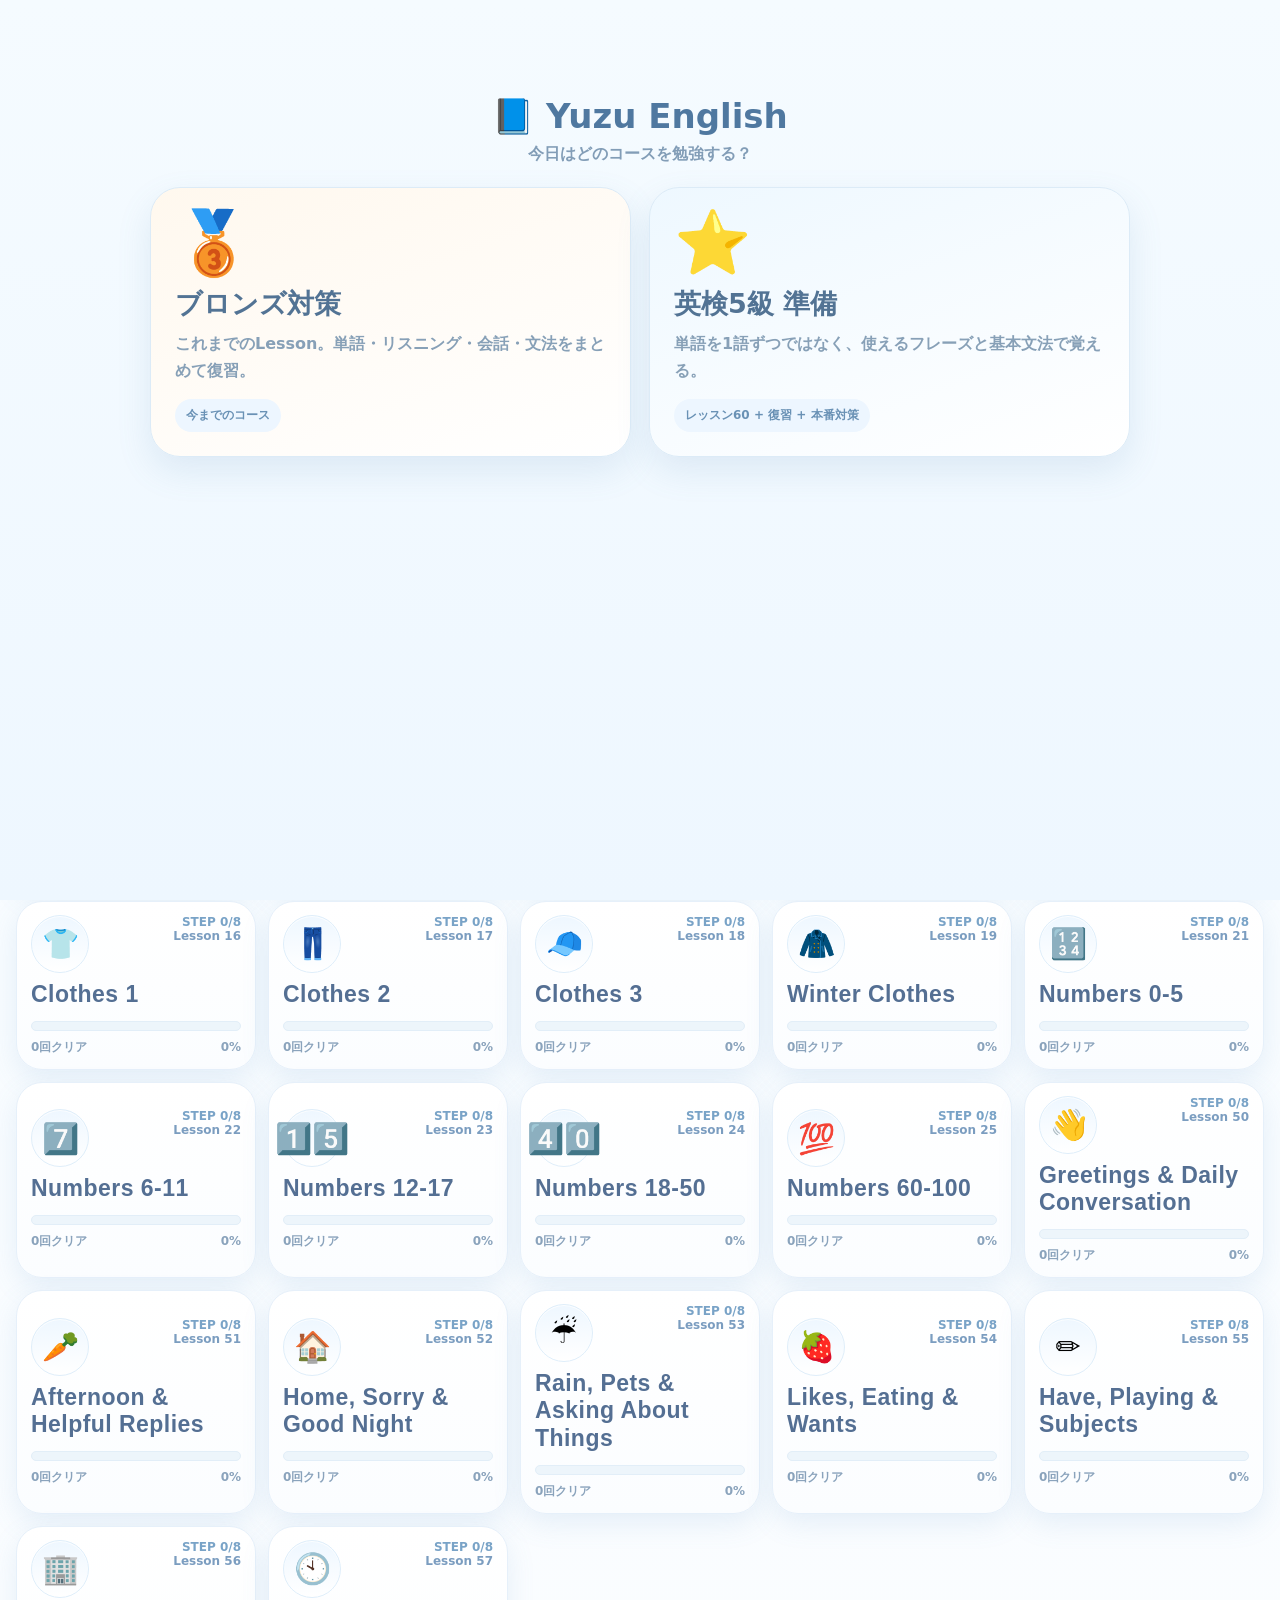
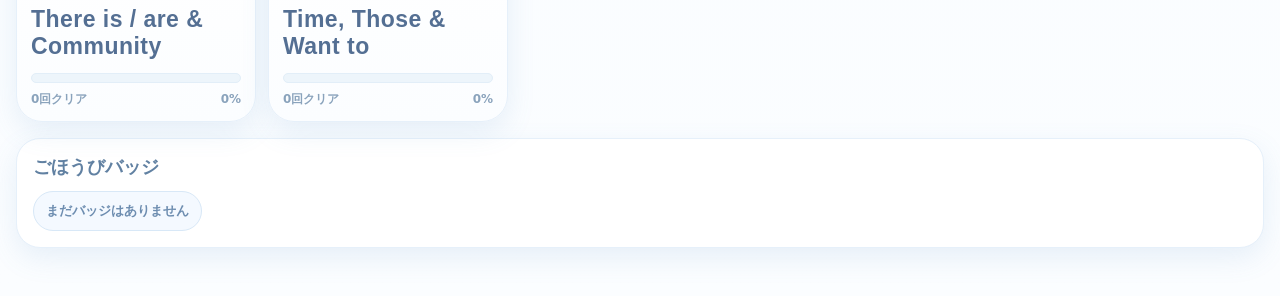
==== commit 42e068b9: "Add lessons 51–60 and S/A/B study priorities with S-only practice" ====
--- a/index.html
+++ b/index.html
@@ -8,7 +8,7 @@
   <link rel="stylesheet" href="style.css">
   <link rel="stylesheet" href="grade5.css">
   <link rel="stylesheet" href="g5-engagement.css?v=20260903-1">
-  <link rel="stylesheet" href="g5-v2.css?v=20260923-1">
+  <link rel="stylesheet" href="g5-v2.css?v=20260923-2">
 </head>
 <body>
   <div class="topbar"><div class="topbarIn"><div class="brand"><span aria-hidden="true" style="position:relative;width:52px;height:52px;border-radius:16px;display:inline-flex;align-items:center;justify-content:center;background:linear-gradient(145deg,#dff1ff,#ffffff);border:1px solid #cfe5f8;box-shadow:0 7px 18px rgba(92,145,194,.18);font-size:30px;line-height:1;flex:0 0 52px">📘<span style="position:absolute;right:3px;top:2px;font-size:14px">✨</span></span><span>Yuzu English</span></div><div class="topActions"><button class="toggle" id="bgmToggle">🎵 BGM ON</button><button class="toggle" id="seToggle">🔔 SE ON</button></div></div></div>
@@ -20,8 +20,8 @@
   <script src="data.js"></script><script src="lessons11-19.js"></script><script src="lessons21-25.js"></script><script src="lessons50-51.js"></script><script src="lessons52-57.js"></script><script src="audio.js"></script><script src="app.js"></script><script src="extras.js"></script><script src="fixes.js"></script><script src="reviewmenu.js"></script><script src="reset.js"></script><script src="grammar-intro.js"></script><script src="grade5.js"></script><script src="g5-variety.js"></script><script src="g5-order-fix.js"></script><script src="safari-audio-fix.js"></script><script src="g5-lesson6.js"></script><script src="g5-lessons7-10.js"></script><script src="g5-lessons11-20.js"></script><script src="g5-lessons21-22.js"></script><script src="g5-lessons23-30.js?v=20260908-1"></script><script src="g5-perfect-status.js"></script><script src="g5-clear-rewards.js?v=20260902-3"></script><script src="g5-engagement.js?v=20260903-2"></script><script src="g5-retry-until-correct.js?v=20260908-1"></script><script src="g5-eiken-style.js?v=20260908-1"></script>
   <script src="g5-core.js?v=20260908-2"></script>
   <script src="g5-bank.js?v=20260908-2"></script>
-  <script src="g5-extension.js?v=20260923-1"></script>
-  <script src="g5-app.js?v=20260923-1"></script>
+  <script src="g5-extension.js?v=20260923-2"></script>
+  <script src="g5-app.js?v=20260923-2"></script>
   <!-- pages-redeploy: eiken-style checkpoints 2026-09-08 -->
 </body>
 </html>
--- a/g5-v2.css
+++ b/g5-v2.css
@@ -8,3 +8,5 @@
 
 /* One useful classroom phrase per lesson. */
 .g5v-teacher{margin:24px 0;padding:22px;border:2px solid #b8dce9;border-radius:20px;background:#eef9f6;text-align:left}.g5v-teacher h2{margin:8px 0 12px;font-size:22px}.g5v-teacher-en{font-size:24px;font-weight:800;color:#245c69}.g5v-teacher-en[hidden]{display:none}.g5v-teacher button[aria-pressed="true"]{background:#d5eee0;border-color:#6fab84}.g5v-phrase-list{margin:20px 0;overflow-x:auto}.g5v-phrase-list summary{cursor:pointer;font-weight:800;padding:14px}.g5v-phrase-list td{white-space:normal}.g5v-phrase-list button{min-width:44px;min-height:44px}
+
+.g5v .g5v-priority{display:inline-block;font-size:12px;font-weight:800;padding:5px 10px;border-radius:999px;margin:4px 0 8px;white-space:nowrap}.g5v .priority-s{background:#d9f2e6;color:#155536}.g5v .priority-a{background:#e1edff;color:#214e83}.g5v .priority-b{background:#f4e9d6;color:#765122}.g5v-priority-note{font-size:13px;line-height:1.7;color:#506478}.g5v-priority-filter{display:flex;gap:8px;flex-wrap:wrap;margin:12px 0 18px}.g5v-priority-filter button[aria-pressed="true"]{background:#234e76;color:white;border-color:#234e76}.g5v-lesson small{display:block}.g5v-phrase-list table{min-width:580px}
